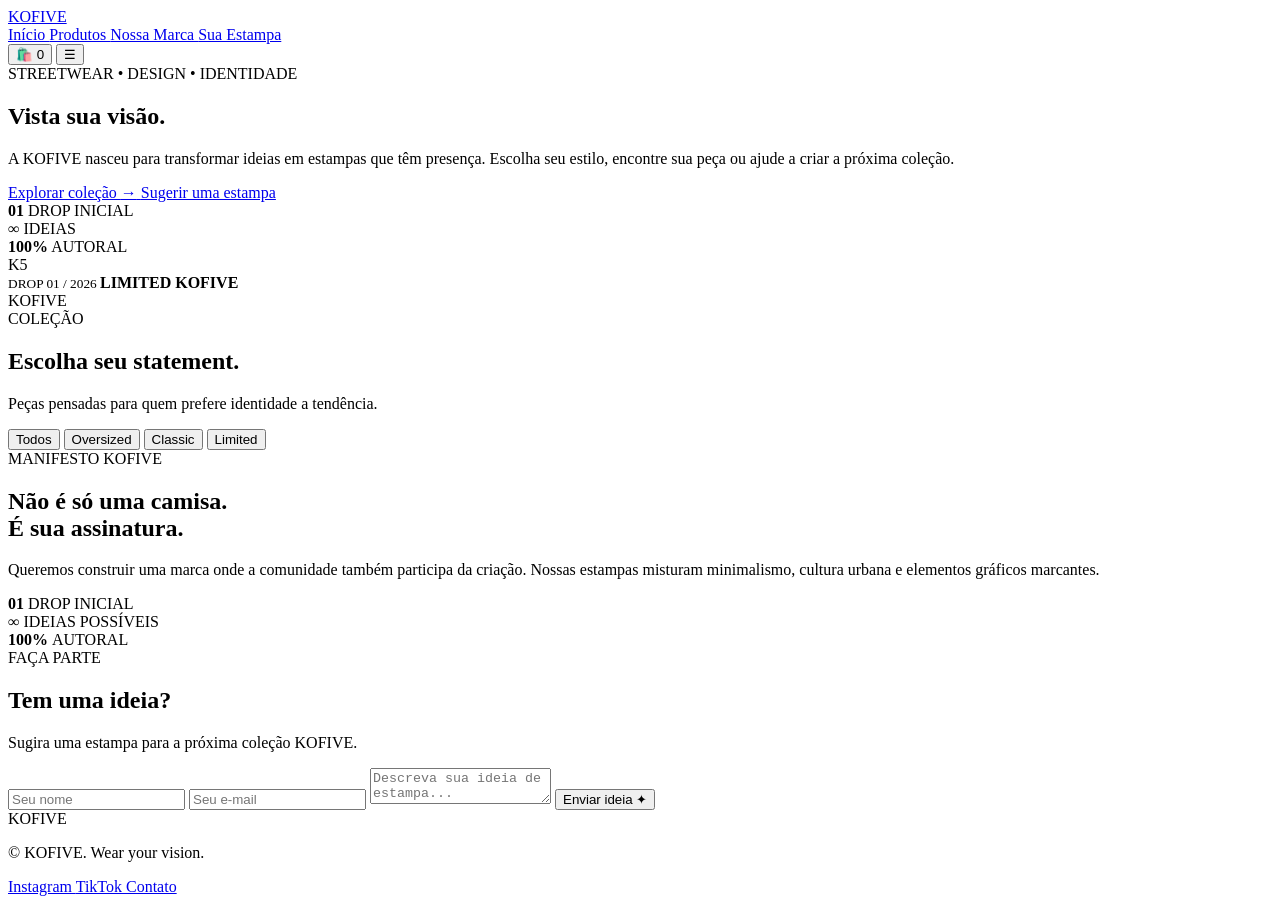
==== index.html @ cdbfca44 "Refactor index.html for KOFIVE branding and layout" ====
<!DOCTYPE html>
<html lang="pt-BR">
<head>
    <meta charset="UTF-8">

    <meta
        name="viewport"
        content="width=device-width, initial-scale=1.0"
    >

    <meta
        name="description"
        content="KOFIVE — Vista sua visão. Streetwear, estampas autorais e peças criadas para quem tem identidade."
    >

    <meta name="theme-color" content="#05070d">

    <title>KOFIVE — Wear Your Vision</title>

    <!-- Favicon opcional -->
    <!-- <link rel="icon" href="assets/favicon.png"> -->

    <!-- Google Fonts -->
    <link rel="preconnect" href="https://fonts.googleapis.com">
    <link rel="preconnect" href="https://fonts.gstatic.com" crossorigin>

    <link
        href="https://fonts.googleapis.com/css2?family=Inter:wght@400;500;600;700;800&family=Space+Grotesk:wght@500;600;700&display=swap"
        rel="stylesheet"
    >

    <!-- CSS -->
    <link rel="stylesheet" href="style.css">
</head>

<body>

    <!-- ============================= -->
    <!-- NAVBAR -->
    <!-- ============================= -->

    <header class="header">

        <nav class="navbar glass">

            <a href="#inicio" class="logo">
                KO<span>FIVE</span>
            </a>

            <div class="nav-links" id="navLinks">

                <a href="#inicio" class="nav-link active">
                    Início
                </a>

                <a href="#produtos" class="nav-link">
                    Produtos
                </a>

                <a href="#marca" class="nav-link">
                    Nossa Marca
                </a>

                <a href="#ideia" class="nav-link">
                    Sua Estampa
                </a>

            </div>

            <div class="nav-actions">

                <button
                    class="cart-button"
                    id="cartButton"
                    aria-label="Carrinho"
                >
                    🛍️

                    <span
                        class="cart-count"
                        id="cartCount"
                    >
                        0
                    </span>
                </button>

                <button
                    class="menu-button"
                    id="menuButton"
                    aria-label="Abrir menu"
                >
                    ☰
                </button>

            </div>

        </nav>

    </header>


    <main>

        <!-- ============================= -->
        <!-- HERO -->
        <!-- ============================= -->

        <section
            class="hero"
            id="inicio"
        >

            <div class="container hero-grid">

                <div class="hero-content">

                    <div class="eyebrow">

                        <span class="status-dot"></span>

                        STREETWEAR • DESIGN • IDENTIDADE

                    </div>

                    <h1>

                        Vista sua

                        <span>
                            visão.
                        </span>

                    </h1>

                    <p class="hero-description">

                        A KOFIVE nasceu para transformar ideias em
                        estampas que têm presença.

                        Escolha seu estilo, encontre sua peça
                        ou ajude a criar a próxima coleção.

                    </p>

                    <div class="hero-buttons">

                        <a
                            href="#produtos"
                            class="button button-primary"
                        >
                            Explorar coleção
                            <span>→</span>
                        </a>

                        <a
                            href="#ideia"
                            class="button button-secondary"
                        >
                            Sugerir uma estampa
                        </a>

                    </div>

                    <div class="hero-stats">

                        <div>
                            <strong>01</strong>
                            <span>DROP INICIAL</span>
                        </div>

                        <div>
                            <strong>∞</strong>
                            <span>IDEIAS</span>
                        </div>

                        <div>
                            <strong>100%</strong>
                            <span>AUTORAL</span>
                        </div>

                    </div>

                </div>


                <!-- HERO VISUAL -->

                <div class="hero-visual glass">

                    <div class="hero-glow"></div>

                    <div class="shirt-placeholder">

                        <div class="shirt-print">
                            K5
                        </div>

                    </div>

                    <div class="hero-label">

                        <small>
                            DROP 01 / 2026
                        </small>

                        <strong>
                            LIMITED KOFIVE
                        </strong>

                    </div>

                    <div class="hero-badge">
                        KOFIVE
                    </div>

                </div>

            </div>

        </section>


        <!-- ============================= -->
        <!-- PRODUTOS -->
        <!-- ============================= -->

        <section
            class="products-section"
            id="produtos"
        >

            <div class="container">

                <div class="section-header">

                    <div>

                        <span class="section-kicker">
                            COLEÇÃO
                        </span>

                        <h2>
                            Escolha seu
                            <span>statement.</span>
                        </h2>

                    </div>

                    <p>

                        Peças pensadas para quem prefere
                        identidade a tendência.

                    </p>

                </div>


                <!-- FILTROS -->

                <div
                    class="filters"
                    id="filters"
                >

                    <button
                        class="filter active"
                        data-filter="Todos"
                    >
                        Todos
                    </button>

                    <button
                        class="filter"
                        data-filter="Oversized"
                    >
                        Oversized
                    </button>

                    <button
                        class="filter"
                        data-filter="Classic"
                    >
                        Classic
                    </button>

                    <button
                        class="filter"
                        data-filter="Limited"
                    >
                        Limited
                    </button>

                </div>


                <!-- GRID -->

                <div
                    class="products-grid"
                    id="productsGrid"
                >
                </div>

            </div>

        </section>


        <!-- ============================= -->
        <!-- NOSSA MARCA -->
        <!-- ============================= -->

        <section
            class="brand-section"
            id="marca"
        >

            <div class="container">

                <div class="brand-panel glass">

                    <div class="brand-content">

                        <span class="section-kicker">
                            MANIFESTO KOFIVE
                        </span>

                        <h2>

                            Não é só uma camisa.

                            <br>

                            <span>
                                É sua assinatura.
                            </span>

                        </h2>

                        <p>

                            Queremos construir uma marca onde a
                            comunidade também participa da criação.

                            Nossas estampas misturam minimalismo,
                            cultura urbana e elementos gráficos
                            marcantes.

                        </p>

                        <div class="brand-stats">

                            <div class="brand-stat">

                                <strong>
                                    01
                                </strong>

                                <span>
                                    DROP INICIAL
                                </span>

                            </div>

                            <div class="brand-stat">

                                <strong>
                                    ∞
                                </strong>

                                <span>
                                    IDEIAS POSSÍVEIS
                                </span>

                            </div>

                            <div class="brand-stat">

                                <strong>
                                    100%
                                </strong>

                                <span>
                                    AUTORAL
                                </span>

                            </div>

                        </div>

                    </div>


                    <!-- SUGESTÃO -->

                    <div
                        class="idea-area"
                        id="ideia"
                    >

                        <span class="section-kicker">
                            FAÇA PARTE
                        </span>

                        <h2>
                            Tem uma ideia?
                        </h2>

                        <p>

                            Sugira uma estampa para a
                            próxima coleção KOFIVE.

                        </p>

                        <form
                            id="ideaForm"
                            class="idea-form"
                        >

                            <input
                                type="text"
                                id="ideaName"
                                class="input"
                                placeholder="Seu nome"
                                required
                            >

                            <input
                                type="email"
                                id="ideaEmail"
                                class="input"
                                placeholder="Seu e-mail"
                                required
                            >

                            <textarea
                                id="ideaText"
                                class="input textarea"
                                placeholder="Descreva sua ideia de estampa..."
                                required
                            ></textarea>

                            <button
                                type="submit"
                                class="button button-primary"
                            >
                                Enviar ideia ✦
                            </button>

                        </form>

                    </div>

                </div>

            </div>

        </section>

    </main>


    <!-- ============================= -->
    <!-- FOOTER -->
    <!-- ============================= -->

    <footer>

        <div class="container footer-content">

            <div class="footer-logo">
                KO<span>FIVE</span>
            </div>

            <p>
                © <span id="year"></span> KOFIVE.
                Wear your vision.
            </p>

            <div class="footer-socials">

                <a href="#" aria-label="Instagram">
                    Instagram
                </a>

                <a href="#" aria-label="TikTok">
                    TikTok
                </a>

                <a href="#" aria-label="Contato">
                    Contato
                </a>

            </div>

        </div>

    </footer>


    <!-- TOAST -->

    <div
        class="toast"
        id="toast"
    ></div>


    <!-- JAVASCRIPT -->

    <script src="script.js"></script>

</body>
</html>
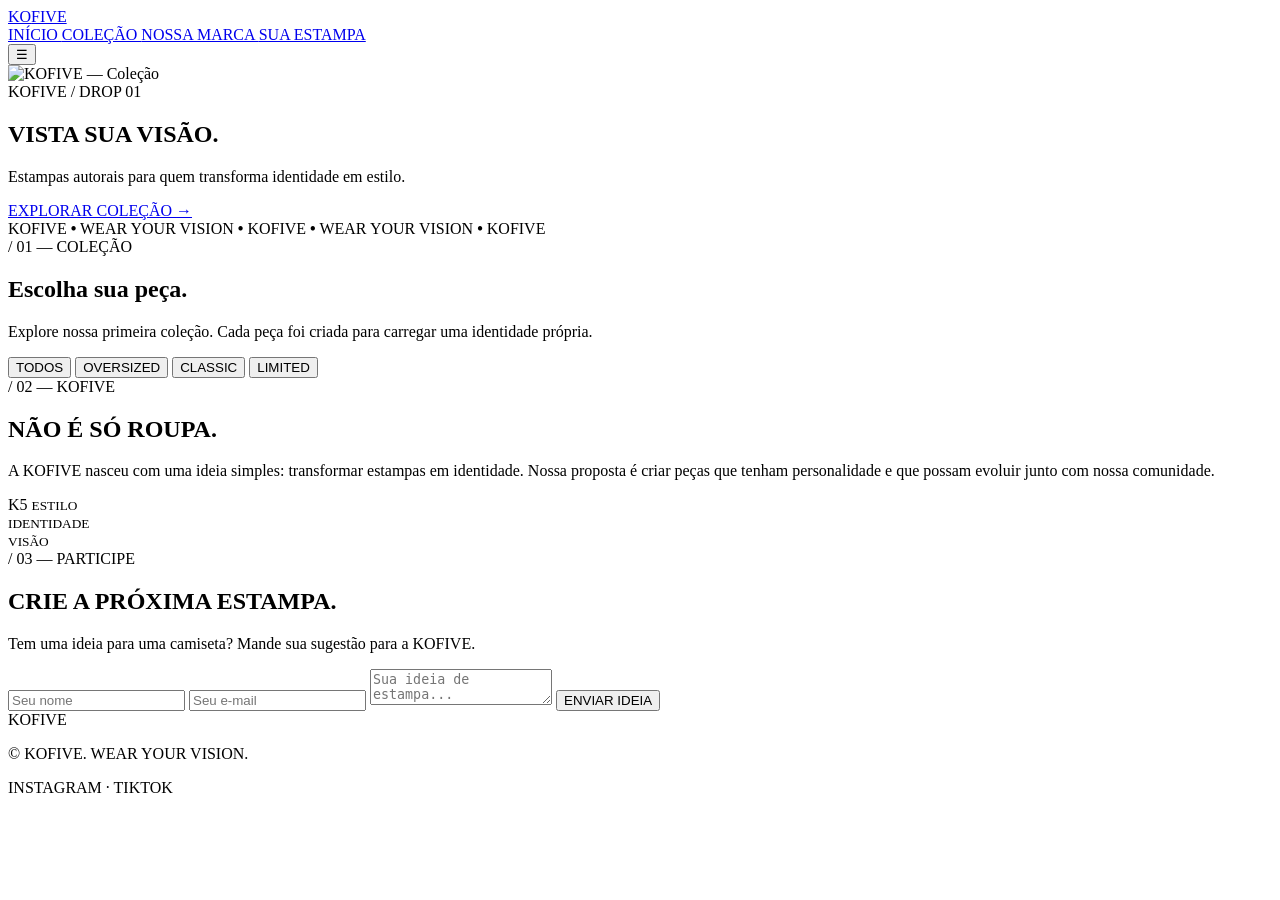
==== commit 3dd34fe2: "Update meta tags and restructure HTML layout" ====
--- a/index.html
+++ b/index.html
@@ -1,6 +1,8 @@
 <!DOCTYPE html>
 <html lang="pt-BR">
+
 <head>
+
     <meta charset="UTF-8">
 
     <meta
@@ -10,507 +12,443 @@
 
     <meta
         name="description"
-        content="KOFIVE — Vista sua visão. Streetwear, estampas autorais e peças criadas para quem tem identidade."
+        content="KOFIVE — Streetwear, identidade e estampas autorais."
     >
 
-    <meta name="theme-color" content="#05070d">
+    <meta name="theme-color" content="#050608">
 
     <title>KOFIVE — Wear Your Vision</title>
 
-    <!-- Favicon opcional -->
-    <!-- <link rel="icon" href="assets/favicon.png"> -->
-
-    <!-- Google Fonts -->
-    <link rel="preconnect" href="https://fonts.googleapis.com">
-    <link rel="preconnect" href="https://fonts.gstatic.com" crossorigin>
+    <link
+        rel="preconnect"
+        href="https://fonts.googleapis.com"
+    >
+
+    <link
+        rel="preconnect"
+        href="https://fonts.gstatic.com"
+        crossorigin
+    >
 
     <link
         href="https://fonts.googleapis.com/css2?family=Inter:wght@400;500;600;700;800&family=Space+Grotesk:wght@500;600;700&display=swap"
         rel="stylesheet"
     >
 
-    <!-- CSS -->
     <link rel="stylesheet" href="style.css">
+
 </head>
 
+
 <body>
 
-    <!-- ============================= -->
-    <!-- NAVBAR -->
-    <!-- ============================= -->
-
-    <header class="header">
+
+<!-- ==========================================
+     HEADER
+========================================== -->
+
+<header class="header">
+
+    <div class="container">
 
         <nav class="navbar glass">
 
-            <a href="#inicio" class="logo">
+            <a
+                href="index.html"
+                class="logo"
+            >
                 KO<span>FIVE</span>
             </a>
 
-            <div class="nav-links" id="navLinks">
-
-                <a href="#inicio" class="nav-link active">
-                    Início
+
+            <div
+                class="nav-links"
+                id="navLinks"
+            >
+
+                <a
+                    href="#inicio"
+                    class="active"
+                >
+                    INÍCIO
                 </a>
 
-                <a href="#produtos" class="nav-link">
-                    Produtos
+                <a href="#colecao">
+                    COLEÇÃO
                 </a>
 
-                <a href="#marca" class="nav-link">
-                    Nossa Marca
+                <a href="#marca">
+                    NOSSA MARCA
                 </a>
 
-                <a href="#ideia" class="nav-link">
-                    Sua Estampa
+                <a href="#ideia">
+                    SUA ESTAMPA
                 </a>
 
             </div>
 
-            <div class="nav-actions">
+
+            <button
+                class="menu-button"
+                id="menuButton"
+            >
+                ☰
+            </button>
+
+        </nav>
+
+    </div>
+
+</header>
+
+
+
+<main>
+
+
+<!-- ==========================================
+     HERO
+========================================== -->
+
+<section
+    class="hero"
+    id="inicio"
+>
+
+    <div class="container">
+
+        <div class="hero-box glass">
+
+            <!-- IMAGEM PRINCIPAL
+                 TROQUE PELO SEU LINK DO IMGUR -->
+
+            <img
+                class="hero-image"
+                src="https://i.imgur.com/SEU-HERO.png"
+                alt="KOFIVE — Coleção"
+            >
+
+
+            <div class="hero-overlay"></div>
+
+
+            <div class="hero-content">
+
+                <span class="hero-label">
+                    KOFIVE / DROP 01
+                </span>
+
+                <h1>
+                    VISTA SUA
+                    <span>VISÃO.</span>
+                </h1>
+
+                <p>
+                    Estampas autorais para quem
+                    transforma identidade em estilo.
+                </p>
+
+                <a
+                    href="#colecao"
+                    class="button button-primary"
+                >
+                    EXPLORAR COLEÇÃO
+                    <span>→</span>
+                </a>
+
+            </div>
+
+
+            <div class="hero-navigation">
+
+                <span class="hero-dot active"></span>
+                <span class="hero-dot"></span>
+                <span class="hero-dot"></span>
+
+            </div>
+
+        </div>
+
+    </div>
+
+</section>
+
+
+
+<!-- ==========================================
+     MARQUEE
+========================================== -->
+
+<div class="marquee">
+
+    <div class="marquee-track">
+
+        <span>KOFIVE</span>
+        <b>•</b>
+        <span>WEAR YOUR VISION</span>
+        <b>•</b>
+        <span>KOFIVE</span>
+        <b>•</b>
+        <span>WEAR YOUR VISION</span>
+        <b>•</b>
+        <span>KOFIVE</span>
+
+    </div>
+
+</div>
+
+
+
+<!-- ==========================================
+     COLEÇÃO
+========================================== -->
+
+<section
+    class="collection"
+    id="colecao"
+>
+
+    <div class="container">
+
+
+        <div class="section-header">
+
+            <div>
+
+                <span class="section-tag">
+                    / 01 — COLEÇÃO
+                </span>
+
+                <h2>
+                    Escolha sua
+                    <span>peça.</span>
+                </h2>
+
+            </div>
+
+
+            <p>
+                Explore nossa primeira coleção.
+                Cada peça foi criada para carregar
+                uma identidade própria.
+            </p>
+
+        </div>
+
+
+
+        <!-- FILTROS -->
+
+        <div class="filters">
+
+            <button
+                class="filter active"
+                data-filter="Todos"
+            >
+                TODOS
+            </button>
+
+            <button
+                class="filter"
+                data-filter="Oversized"
+            >
+                OVERSIZED
+            </button>
+
+            <button
+                class="filter"
+                data-filter="Classic"
+            >
+                CLASSIC
+            </button>
+
+            <button
+                class="filter"
+                data-filter="Limited"
+            >
+                LIMITED
+            </button>
+
+        </div>
+
+
+
+        <!-- PRODUTOS -->
+
+        <div
+            class="products-grid"
+            id="productsGrid"
+        ></div>
+
+
+    </div>
+
+</section>
+
+
+
+<!-- ==========================================
+     MARCA
+========================================== -->
+
+<section
+    class="about"
+    id="marca"
+>
+
+    <div class="container">
+
+        <div class="about-grid glass">
+
+            <div>
+
+                <span class="section-tag">
+                    / 02 — KOFIVE
+                </span>
+
+                <h2>
+                    NÃO É SÓ
+                    <span>ROUPA.</span>
+                </h2>
+
+                <p>
+                    A KOFIVE nasceu com uma ideia simples:
+                    transformar estampas em identidade.
+
+                    Nossa proposta é criar peças que
+                    tenham personalidade e que possam
+                    evoluir junto com nossa comunidade.
+                </p>
+
+            </div>
+
+
+            <div class="about-number">
+
+                <span>K5</span>
+
+                <small>
+                    ESTILO<br>
+                    IDENTIDADE<br>
+                    VISÃO
+                </small>
+
+            </div>
+
+        </div>
+
+    </div>
+
+</section>
+
+
+
+<!-- ==========================================
+     SUA ESTAMPA
+========================================== -->
+
+<section
+    class="idea"
+    id="ideia"
+>
+
+    <div class="container">
+
+        <div class="idea-box glass">
+
+            <span class="section-tag">
+                / 03 — PARTICIPE
+            </span>
+
+            <h2>
+                CRIE A PRÓXIMA
+                <span>ESTAMPA.</span>
+            </h2>
+
+            <p>
+                Tem uma ideia para uma camiseta?
+                Mande sua sugestão para a KOFIVE.
+            </p>
+
+
+            <form id="ideaForm">
+
+                <input
+                    type="text"
+                    id="ideaName"
+                    placeholder="Seu nome"
+                    required
+                >
+
+                <input
+                    type="email"
+                    id="ideaEmail"
+                    placeholder="Seu e-mail"
+                    required
+                >
+
+                <textarea
+                    id="ideaText"
+                    placeholder="Sua ideia de estampa..."
+                    required
+                ></textarea>
 
                 <button
-                    class="cart-button"
-                    id="cartButton"
-                    aria-label="Carrinho"
+                    class="button button-primary"
+                    type="submit"
                 >
-                    🛍️
-
-                    <span
-                        class="cart-count"
-                        id="cartCount"
-                    >
-                        0
-                    </span>
+                    ENVIAR IDEIA
                 </button>
 
-                <button
-                    class="menu-button"
-                    id="menuButton"
-                    aria-label="Abrir menu"
-                >
-                    ☰
-                </button>
-
-            </div>
-
-        </nav>
-
-    </header>
-
-
-    <main>
-
-        <!-- ============================= -->
-        <!-- HERO -->
-        <!-- ============================= -->
-
-        <section
-            class="hero"
-            id="inicio"
-        >
-
-            <div class="container hero-grid">
-
-                <div class="hero-content">
-
-                    <div class="eyebrow">
-
-                        <span class="status-dot"></span>
-
-                        STREETWEAR • DESIGN • IDENTIDADE
-
-                    </div>
-
-                    <h1>
-
-                        Vista sua
-
-                        <span>
-                            visão.
-                        </span>
-
-                    </h1>
-
-                    <p class="hero-description">
-
-                        A KOFIVE nasceu para transformar ideias em
-                        estampas que têm presença.
-
-                        Escolha seu estilo, encontre sua peça
-                        ou ajude a criar a próxima coleção.
-
-                    </p>
-
-                    <div class="hero-buttons">
-
-                        <a
-                            href="#produtos"
-                            class="button button-primary"
-                        >
-                            Explorar coleção
-                            <span>→</span>
-                        </a>
-
-                        <a
-                            href="#ideia"
-                            class="button button-secondary"
-                        >
-                            Sugerir uma estampa
-                        </a>
-
-                    </div>
-
-                    <div class="hero-stats">
-
-                        <div>
-                            <strong>01</strong>
-                            <span>DROP INICIAL</span>
-                        </div>
-
-                        <div>
-                            <strong>∞</strong>
-                            <span>IDEIAS</span>
-                        </div>
-
-                        <div>
-                            <strong>100%</strong>
-                            <span>AUTORAL</span>
-                        </div>
-
-                    </div>
-
-                </div>
-
-
-                <!-- HERO VISUAL -->
-
-                <div class="hero-visual glass">
-
-                    <div class="hero-glow"></div>
-
-                    <div class="shirt-placeholder">
-
-                        <div class="shirt-print">
-                            K5
-                        </div>
-
-                    </div>
-
-                    <div class="hero-label">
-
-                        <small>
-                            DROP 01 / 2026
-                        </small>
-
-                        <strong>
-                            LIMITED KOFIVE
-                        </strong>
-
-                    </div>
-
-                    <div class="hero-badge">
-                        KOFIVE
-                    </div>
-
-                </div>
-
-            </div>
-
-        </section>
-
-
-        <!-- ============================= -->
-        <!-- PRODUTOS -->
-        <!-- ============================= -->
-
-        <section
-            class="products-section"
-            id="produtos"
-        >
-
-            <div class="container">
-
-                <div class="section-header">
-
-                    <div>
-
-                        <span class="section-kicker">
-                            COLEÇÃO
-                        </span>
-
-                        <h2>
-                            Escolha seu
-                            <span>statement.</span>
-                        </h2>
-
-                    </div>
-
-                    <p>
-
-                        Peças pensadas para quem prefere
-                        identidade a tendência.
-
-                    </p>
-
-                </div>
-
-
-                <!-- FILTROS -->
-
-                <div
-                    class="filters"
-                    id="filters"
-                >
-
-                    <button
-                        class="filter active"
-                        data-filter="Todos"
-                    >
-                        Todos
-                    </button>
-
-                    <button
-                        class="filter"
-                        data-filter="Oversized"
-                    >
-                        Oversized
-                    </button>
-
-                    <button
-                        class="filter"
-                        data-filter="Classic"
-                    >
-                        Classic
-                    </button>
-
-                    <button
-                        class="filter"
-                        data-filter="Limited"
-                    >
-                        Limited
-                    </button>
-
-                </div>
-
-
-                <!-- GRID -->
-
-                <div
-                    class="products-grid"
-                    id="productsGrid"
-                >
-                </div>
-
-            </div>
-
-        </section>
-
-
-        <!-- ============================= -->
-        <!-- NOSSA MARCA -->
-        <!-- ============================= -->
-
-        <section
-            class="brand-section"
-            id="marca"
-        >
-
-            <div class="container">
-
-                <div class="brand-panel glass">
-
-                    <div class="brand-content">
-
-                        <span class="section-kicker">
-                            MANIFESTO KOFIVE
-                        </span>
-
-                        <h2>
-
-                            Não é só uma camisa.
-
-                            <br>
-
-                            <span>
-                                É sua assinatura.
-                            </span>
-
-                        </h2>
-
-                        <p>
-
-                            Queremos construir uma marca onde a
-                            comunidade também participa da criação.
-
-                            Nossas estampas misturam minimalismo,
-                            cultura urbana e elementos gráficos
-                            marcantes.
-
-                        </p>
-
-                        <div class="brand-stats">
-
-                            <div class="brand-stat">
-
-                                <strong>
-                                    01
-                                </strong>
-
-                                <span>
-                                    DROP INICIAL
-                                </span>
-
-                            </div>
-
-                            <div class="brand-stat">
-
-                                <strong>
-                                    ∞
-                                </strong>
-
-                                <span>
-                                    IDEIAS POSSÍVEIS
-                                </span>
-
-                            </div>
-
-                            <div class="brand-stat">
-
-                                <strong>
-                                    100%
-                                </strong>
-
-                                <span>
-                                    AUTORAL
-                                </span>
-
-                            </div>
-
-                        </div>
-
-                    </div>
-
-
-                    <!-- SUGESTÃO -->
-
-                    <div
-                        class="idea-area"
-                        id="ideia"
-                    >
-
-                        <span class="section-kicker">
-                            FAÇA PARTE
-                        </span>
-
-                        <h2>
-                            Tem uma ideia?
-                        </h2>
-
-                        <p>
-
-                            Sugira uma estampa para a
-                            próxima coleção KOFIVE.
-
-                        </p>
-
-                        <form
-                            id="ideaForm"
-                            class="idea-form"
-                        >
-
-                            <input
-                                type="text"
-                                id="ideaName"
-                                class="input"
-                                placeholder="Seu nome"
-                                required
-                            >
-
-                            <input
-                                type="email"
-                                id="ideaEmail"
-                                class="input"
-                                placeholder="Seu e-mail"
-                                required
-                            >
-
-                            <textarea
-                                id="ideaText"
-                                class="input textarea"
-                                placeholder="Descreva sua ideia de estampa..."
-                                required
-                            ></textarea>
-
-                            <button
-                                type="submit"
-                                class="button button-primary"
-                            >
-                                Enviar ideia ✦
-                            </button>
-
-                        </form>
-
-                    </div>
-
-                </div>
-
-            </div>
-
-        </section>
-
-    </main>
-
-
-    <!-- ============================= -->
-    <!-- FOOTER -->
-    <!-- ============================= -->
-
-    <footer>
-
-        <div class="container footer-content">
-
-            <div class="footer-logo">
-                KO<span>FIVE</span>
-            </div>
-
-            <p>
-                © <span id="year"></span> KOFIVE.
-                Wear your vision.
-            </p>
-
-            <div class="footer-socials">
-
-                <a href="#" aria-label="Instagram">
-                    Instagram
-                </a>
-
-                <a href="#" aria-label="TikTok">
-                    TikTok
-                </a>
-
-                <a href="#" aria-label="Contato">
-                    Contato
-                </a>
-
-            </div>
-
-        </div>
-
-    </footer>
-
-
-    <!-- TOAST -->
-
-    <div
-        class="toast"
-        id="toast"
-    ></div>
-
-
-    <!-- JAVASCRIPT -->
-
-    <script src="script.js"></script>
+            </form>
+
+        </div>
+
+    </div>
+
+</section>
+
+
+</main>
+
+
+
+<!-- ==========================================
+     FOOTER
+========================================== -->
+
+<footer>
+
+    <div class="container footer">
+
+        <div class="logo">
+            KO<span>FIVE</span>
+        </div>
+
+        <p>
+            © <span id="year"></span> KOFIVE.
+            WEAR YOUR VISION.
+        </p>
+
+        <div>
+            INSTAGRAM · TIKTOK
+        </div>
+
+    </div>
+
+</footer>
+
+
+
+<div
+    class="toast"
+    id="toast"
+></div>
+
+
+
+<script src="script.js"></script>
 
 </body>
+
 </html>
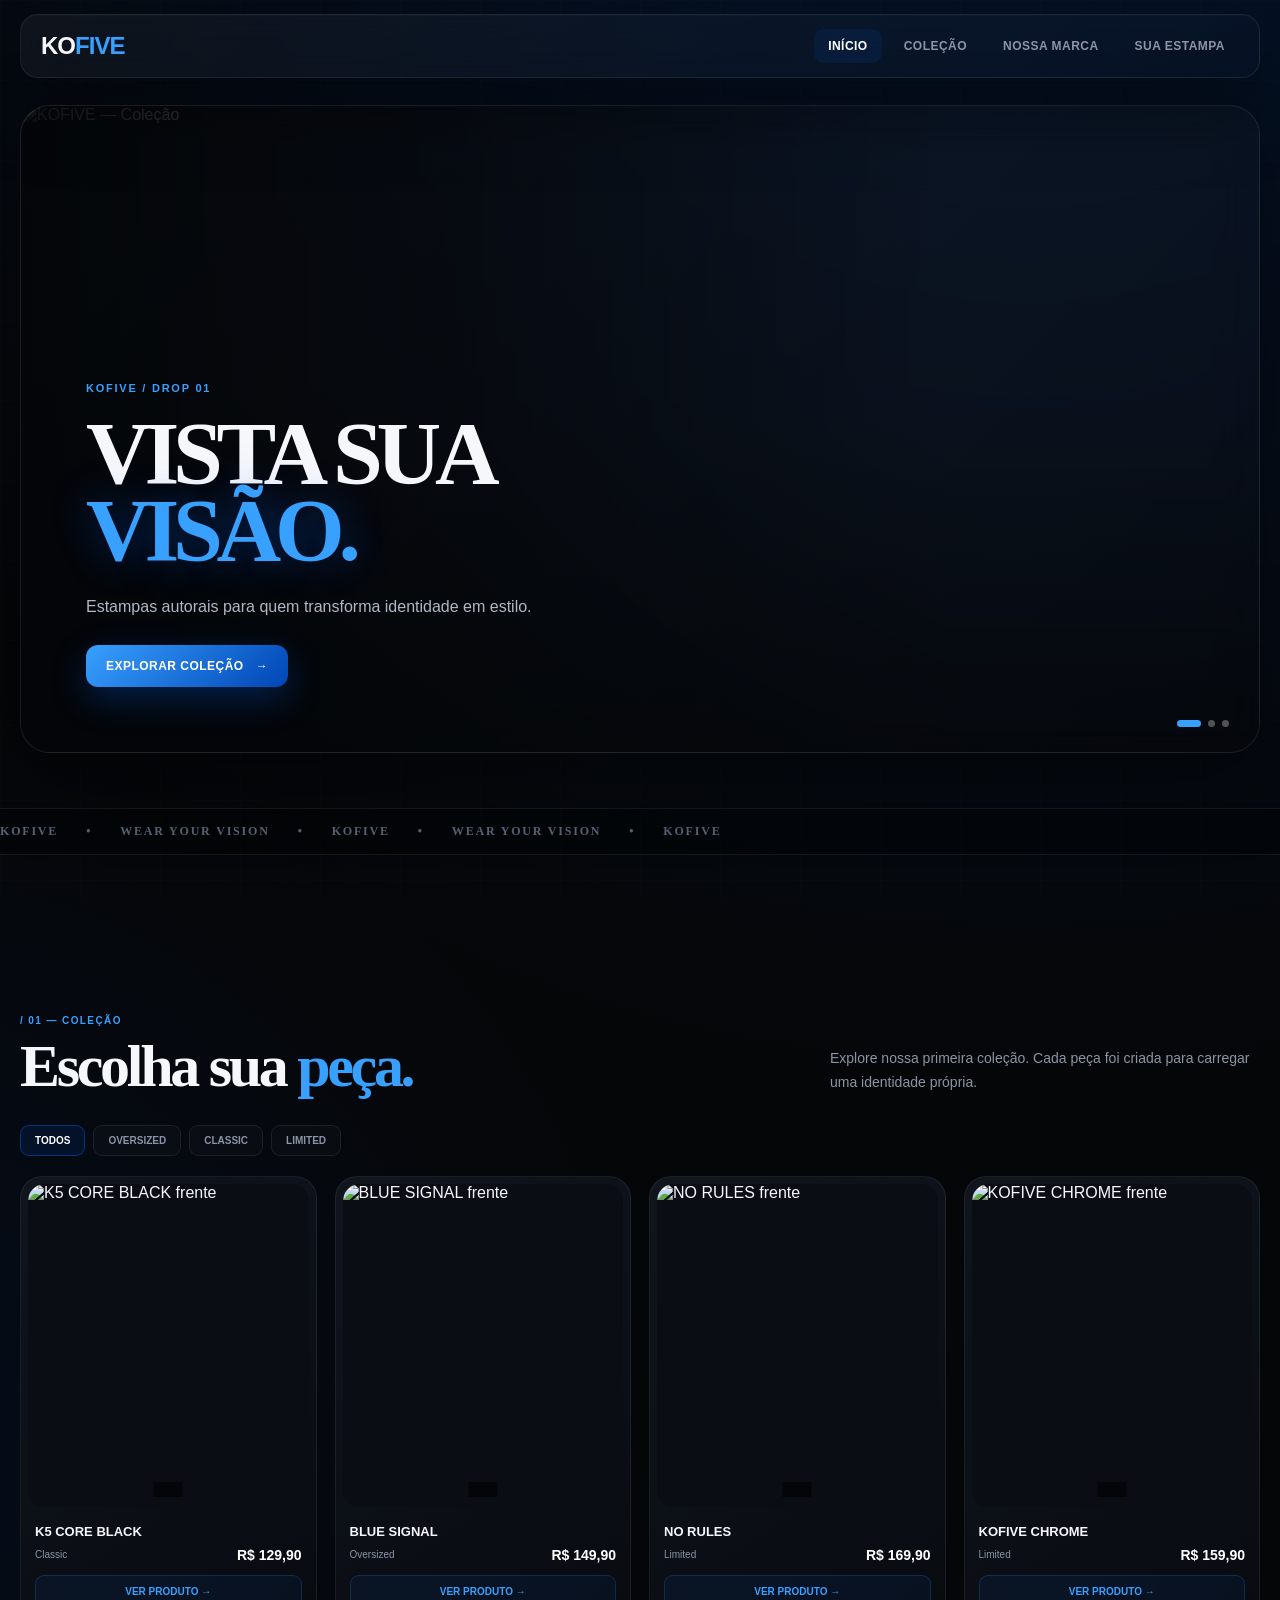
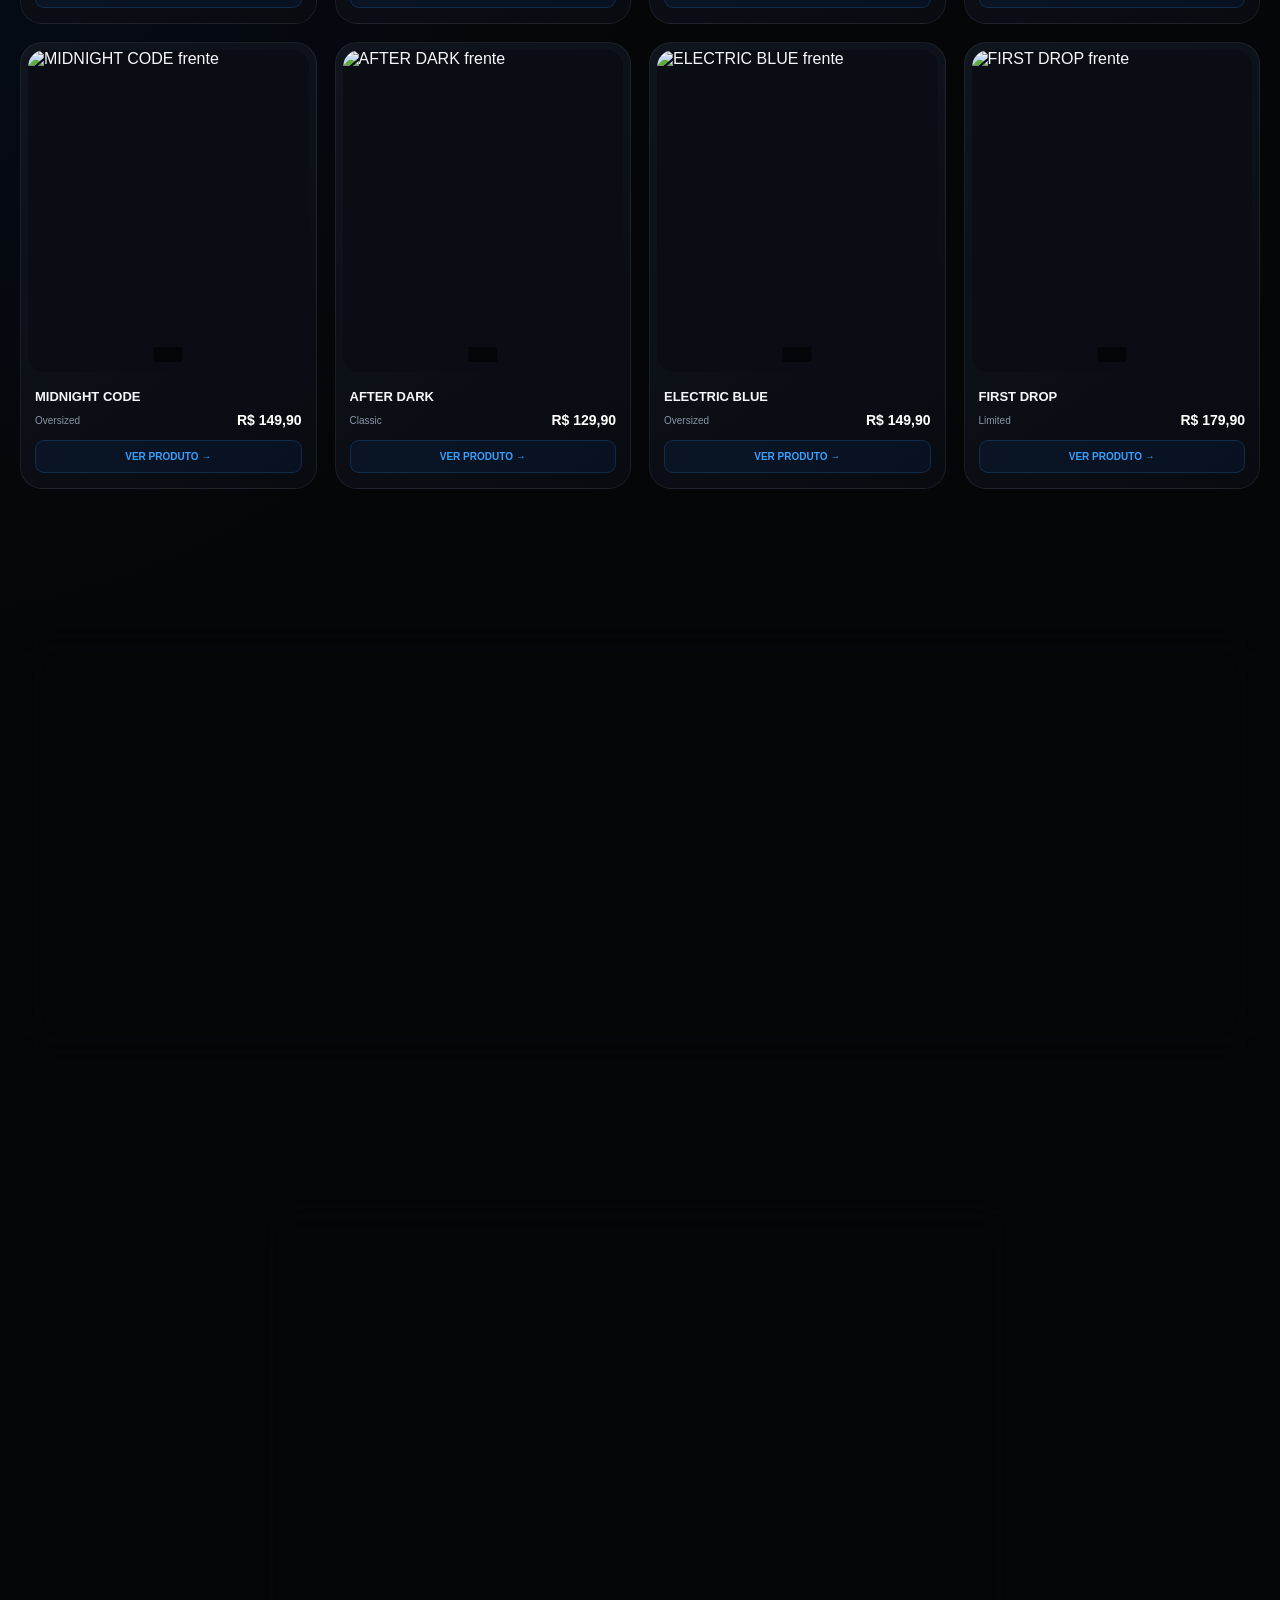
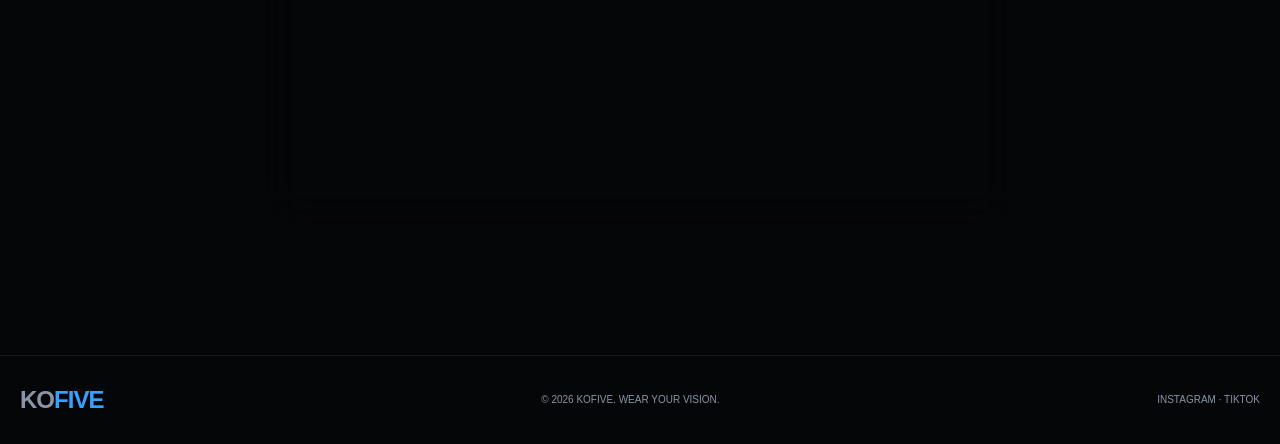
==== commit 47c55e75: "Update index.html" ====
--- a/index.html
+++ b/index.html
@@ -124,7 +124,7 @@
 
             <img
                 class="hero-image"
-                src="https://i.imgur.com/SEU-HERO.png"
+                src="https://imgur.com/DYJUBeb.png"
                 alt="KOFIVE — Coleção"
             >
 
--- a/style.css
+++ b/style.css
@@ -0,0 +1,1758 @@
+/* ==========================================
+   KOFIVE
+   STYLE.CSS
+========================================== */
+
+
+:root {
+
+    --black: #050608;
+    --black-2: #080b10;
+    --black-3: #0d1118;
+    --black-4: #111722;
+
+    --blue: #0066ff;
+    --blue-light: #38a0ff;
+    --blue-dark: #0045b5;
+
+    --white: #f5f7fb;
+    --gray: #8b95a7;
+    --gray-2: #606a7a;
+
+    --border:
+        rgba(255,255,255,.08);
+
+    --glass:
+        rgba(10,14,22,.72);
+
+    --max: 1240px;
+}
+
+
+/* ==========================================
+   RESET
+========================================== */
+
+* {
+    margin: 0;
+    padding: 0;
+    box-sizing: border-box;
+}
+
+
+html {
+    scroll-behavior: smooth;
+}
+
+
+body {
+
+    background:
+
+        radial-gradient(
+            circle at 80% -10%,
+            rgba(0,102,255,.16),
+            transparent 35%
+        ),
+
+        radial-gradient(
+            circle at -10% 40%,
+            rgba(0,72,180,.10),
+            transparent 30%
+        ),
+
+        var(--black);
+
+    color: var(--white);
+
+    font-family:
+        "Inter",
+        sans-serif;
+
+    overflow-x: hidden;
+}
+
+
+body::before {
+
+    content: "";
+
+    position: fixed;
+
+    inset: 0;
+
+    pointer-events: none;
+
+    background-image:
+
+        linear-gradient(
+            rgba(255,255,255,.012) 1px,
+            transparent 1px
+        ),
+
+        linear-gradient(
+            90deg,
+            rgba(255,255,255,.012) 1px,
+            transparent 1px
+        );
+
+    background-size: 80px 80px;
+
+    z-index: -1;
+}
+
+
+img {
+    max-width: 100%;
+}
+
+
+a {
+    color: inherit;
+    text-decoration: none;
+}
+
+
+button,
+input,
+textarea {
+    font-family: inherit;
+}
+
+
+.container {
+
+    width:
+        min(
+            calc(100% - 40px),
+            var(--max)
+        );
+
+    margin: auto;
+}
+
+
+/* ==========================================
+   GLASS
+========================================== */
+
+.glass {
+
+    background:
+        linear-gradient(
+            135deg,
+            rgba(255,255,255,.045),
+            rgba(255,255,255,.012)
+        );
+
+    border:
+        1px solid
+        var(--border);
+
+    box-shadow:
+
+        0 25px 80px
+        rgba(0,0,0,.45),
+
+        inset 0 1px
+        rgba(255,255,255,.025);
+
+    backdrop-filter:
+        blur(20px);
+
+    -webkit-backdrop-filter:
+        blur(20px);
+}
+
+
+/* ==========================================
+   HEADER
+========================================== */
+
+.header {
+
+    position: fixed;
+
+    top: 0;
+    left: 0;
+    right: 0;
+
+    z-index: 999;
+
+    padding: 14px 0;
+}
+
+
+.navbar {
+
+    height: 64px;
+
+    border-radius: 18px;
+
+    padding:
+        0 20px;
+
+    display: flex;
+
+    align-items: center;
+
+    justify-content: space-between;
+}
+
+
+.logo {
+
+    font-family:
+        "Space Grotesk",
+        sans-serif;
+
+    font-size: 24px;
+
+    font-weight: 700;
+
+    letter-spacing:
+        -.04em;
+}
+
+
+.logo span {
+    color: var(--blue-light);
+}
+
+
+.nav-links {
+
+    display: flex;
+
+    gap: 8px;
+}
+
+
+.nav-links a {
+
+    color:
+        var(--gray);
+
+    font-size: 12px;
+
+    font-weight: 600;
+
+    letter-spacing:
+        .04em;
+
+    padding:
+        10px 14px;
+
+    border-radius: 10px;
+
+    transition: .25s;
+}
+
+
+.nav-links a:hover,
+.nav-links a.active {
+
+    color: white;
+
+    background:
+        rgba(0,102,255,.09);
+}
+
+
+.menu-button {
+
+    display: none;
+
+    border: 0;
+
+    background: transparent;
+
+    color: white;
+
+    font-size: 23px;
+}
+
+
+/* ==========================================
+   HERO
+========================================== */
+
+.hero {
+
+    padding-top: 105px;
+
+    padding-bottom: 35px;
+}
+
+
+.hero-box {
+
+    position: relative;
+
+    height:
+        min(650px, 72vh);
+
+    min-height: 520px;
+
+    overflow: hidden;
+
+    border-radius: 30px;
+}
+
+
+.hero-image {
+
+    position: absolute;
+
+    inset: 0;
+
+    width: 100%;
+    height: 100%;
+
+    object-fit: cover;
+
+    object-position: center;
+
+    opacity: .85;
+
+    transition:
+        transform 1s ease;
+}
+
+
+.hero-box:hover
+.hero-image {
+
+    transform:
+        scale(1.025);
+}
+
+
+.hero-overlay {
+
+    position: absolute;
+
+    inset: 0;
+
+    background:
+
+        linear-gradient(
+            90deg,
+            rgba(3,5,8,.92) 0%,
+            rgba(3,5,8,.62) 35%,
+            rgba(3,5,8,.08) 75%
+        ),
+
+        linear-gradient(
+            0deg,
+            rgba(3,5,8,.55),
+            transparent 50%
+        );
+}
+
+
+.hero-content {
+
+    position: absolute;
+
+    left: 65px;
+
+    bottom: 65px;
+
+    max-width: 600px;
+}
+
+
+.hero-label {
+
+    display: inline-block;
+
+    margin-bottom: 20px;
+
+    color:
+        var(--blue-light);
+
+    font-size: 11px;
+
+    font-weight: 700;
+
+    letter-spacing:
+        .16em;
+}
+
+
+.hero h1 {
+
+    font-family:
+        "Space Grotesk";
+
+    font-size:
+        clamp(55px, 7vw, 92px);
+
+    line-height:
+        .86;
+
+    letter-spacing:
+        -.07em;
+}
+
+
+.hero h1 span {
+
+    display: block;
+
+    color:
+        var(--blue-light);
+
+    text-shadow:
+        0 0 40px
+        rgba(0,102,255,.4);
+}
+
+
+.hero p {
+
+    margin:
+        25px 0;
+
+    max-width: 470px;
+
+    color:
+        #b0b8c6;
+
+    line-height:
+        1.7;
+}
+
+
+.button {
+
+    display: inline-flex;
+
+    align-items: center;
+
+    justify-content: center;
+
+    gap: 12px;
+
+    border: 0;
+
+    padding:
+        14px 20px;
+
+    border-radius: 12px;
+
+    font-size: 12px;
+
+    font-weight: 800;
+
+    letter-spacing:
+        .04em;
+
+    transition: .25s;
+}
+
+
+.button-primary {
+
+    color: white;
+
+    background:
+        linear-gradient(
+            135deg,
+            var(--blue-light),
+            var(--blue-dark)
+        );
+
+    box-shadow:
+        0 12px 35px
+        rgba(0,102,255,.28);
+}
+
+
+.button-primary:hover {
+
+    transform:
+        translateY(-3px);
+
+    box-shadow:
+        0 17px 45px
+        rgba(0,102,255,.4);
+}
+
+
+.hero-navigation {
+
+    position: absolute;
+
+    bottom: 25px;
+
+    right: 30px;
+
+    display: flex;
+
+    gap: 7px;
+}
+
+
+.hero-dot {
+
+    width: 7px;
+    height: 7px;
+
+    border-radius: 50%;
+
+    background:
+        rgba(255,255,255,.3);
+}
+
+
+.hero-dot.active {
+
+    width: 24px;
+
+    border-radius: 10px;
+
+    background:
+        var(--blue-light);
+}
+
+
+/* ==========================================
+   MARQUEE
+========================================== */
+
+.marquee {
+
+    overflow: hidden;
+
+    border-top:
+        1px solid var(--border);
+
+    border-bottom:
+        1px solid var(--border);
+
+    background:
+        rgba(0,0,0,.25);
+
+    padding:
+        15px 0;
+
+    margin:
+        20px 0 90px;
+}
+
+
+.marquee-track {
+
+    width: max-content;
+
+    display: flex;
+
+    gap: 28px;
+
+    color:
+        #596477;
+
+    font-family:
+        "Space Grotesk";
+
+    font-size: 12px;
+
+    font-weight: 700;
+
+    letter-spacing:
+        .15em;
+}
+
+
+/* ==========================================
+   SECTION
+========================================== */
+
+.collection,
+.about,
+.idea {
+
+    padding:
+        70px 0;
+}
+
+
+.section-header {
+
+    display: flex;
+
+    align-items: end;
+
+    justify-content: space-between;
+
+    gap: 30px;
+
+    margin-bottom: 30px;
+}
+
+
+.section-tag {
+
+    display: block;
+
+    margin-bottom: 12px;
+
+    color:
+        var(--blue-light);
+
+    font-size: 10px;
+
+    font-weight: 800;
+
+    letter-spacing:
+        .14em;
+}
+
+
+.section-header h2,
+.about h2,
+.idea h2 {
+
+    font-family:
+        "Space Grotesk";
+
+    font-size:
+        clamp(38px,5vw,60px);
+
+    line-height:
+        .95;
+
+    letter-spacing:
+        -.055em;
+}
+
+
+.section-header h2 span,
+.about h2 span,
+.idea h2 span {
+
+    color:
+        var(--blue-light);
+}
+
+
+.section-header p {
+
+    max-width: 430px;
+
+    color:
+        var(--gray);
+
+    font-size: 14px;
+
+    line-height:
+        1.7;
+}
+
+
+/* ==========================================
+   FILTROS
+========================================== */
+
+.filters {
+
+    display: flex;
+
+    gap: 8px;
+
+    margin-bottom: 20px;
+}
+
+
+.filter {
+
+    padding:
+        9px 14px;
+
+    border-radius: 9px;
+
+    border:
+        1px solid var(--border);
+
+    background:
+        rgba(255,255,255,.02);
+
+    color:
+        var(--gray);
+
+    font-size: 10px;
+
+    font-weight: 700;
+
+    transition: .2s;
+}
+
+
+.filter:hover,
+.filter.active {
+
+    color: white;
+
+    border-color:
+        rgba(0,102,255,.4);
+
+    background:
+        rgba(0,102,255,.10);
+}
+
+
+/* ==========================================
+   PRODUTOS
+========================================== */
+
+.products-grid {
+
+    display: grid;
+
+    grid-template-columns:
+        repeat(4, 1fr);
+
+    gap: 18px;
+}
+
+
+/* CARD */
+
+.product-card {
+
+    position: relative;
+
+    overflow: hidden;
+
+    border-radius: 22px;
+
+    background:
+        linear-gradient(
+            145deg,
+            #10151e,
+            #080b10
+        );
+
+    border:
+        1px solid
+        rgba(255,255,255,.07);
+
+    transition:
+        transform .35s ease,
+        border-color .35s ease,
+        box-shadow .35s ease;
+
+    cursor: pointer;
+}
+
+
+.product-card:hover {
+
+    transform:
+        translateY(-6px);
+
+    border-color:
+        rgba(56,160,255,.35);
+
+    box-shadow:
+        0 20px 50px
+        rgba(0,0,0,.4),
+
+        0 0 25px
+        rgba(0,102,255,.07);
+}
+
+
+/* ==========================================
+   PRODUTO — IMAGENS
+========================================== */
+
+.product-images {
+
+    position: relative;
+
+    aspect-ratio:
+        1 / 1.15;
+
+    overflow: hidden;
+
+    margin: 7px;
+
+    border-radius: 17px;
+
+    background:
+        #0a0d13;
+}
+
+
+.product-images img {
+
+    position: absolute;
+
+    inset: 0;
+
+    width: 100%;
+    height: 100%;
+
+    object-fit: cover;
+
+    transition:
+        opacity .5s ease,
+        transform .7s ease;
+}
+
+
+.product-front {
+
+    opacity: 1;
+}
+
+
+.product-back {
+
+    opacity: 0;
+}
+
+
+.product-card:hover
+.product-front {
+
+    opacity: 0;
+}
+
+
+.product-card:hover
+.product-back {
+
+    opacity: 1;
+}
+
+
+.product-card:hover
+.product-images img {
+
+    transform:
+        scale(1.035);
+}
+
+
+/* INDICADOR */
+
+.image-indicator {
+
+    position: absolute;
+
+    bottom: 10px;
+
+    left: 50%;
+
+    transform:
+        translateX(-50%);
+
+    display: flex;
+
+    gap: 5px;
+
+    padding: 5px 7px;
+
+    border-radius: 20px;
+
+    background:
+        rgba(0,0,0,.55);
+
+    backdrop-filter:
+        blur(10px);
+}
+
+
+.image-indicator span {
+
+    width: 5px;
+    height: 5px;
+
+    border-radius: 50%;
+
+    background:
+        rgba(255,255,255,.35);
+}
+
+
+.image-indicator span:first-child {
+
+    background:
+        var(--blue-light);
+}
+
+
+/* ==========================================
+   PRODUTO INFO
+========================================== */
+
+.product-info {
+
+    padding:
+        10px 14px 15px;
+}
+
+
+.product-name {
+
+    font-size: 13px;
+
+    font-weight: 600;
+
+    margin-bottom: 8px;
+}
+
+
+.product-bottom {
+
+    display: flex;
+
+    align-items: center;
+
+    justify-content: space-between;
+}
+
+
+.product-category {
+
+    color:
+        var(--gray);
+
+    font-size: 10px;
+}
+
+
+.product-price {
+
+    color: white;
+
+    font-size: 14px;
+
+    font-weight: 800;
+}
+
+
+.product-action {
+
+    width: 100%;
+
+    margin-top: 12px;
+
+    padding: 10px;
+
+    border-radius: 9px;
+
+    border:
+        1px solid
+        rgba(56,160,255,.18);
+
+    background:
+        rgba(0,102,255,.07);
+
+    color:
+        var(--blue-light);
+
+    font-size: 10px;
+
+    font-weight: 800;
+
+    transition: .2s;
+}
+
+
+.product-action:hover {
+
+    background:
+        var(--blue);
+
+    color: white;
+}
+
+
+/* ==========================================
+   ABOUT
+========================================== */
+
+.about-grid {
+
+    min-height: 430px;
+
+    display: grid;
+
+    grid-template-columns:
+        1fr .5fr;
+
+    align-items: center;
+
+    gap: 40px;
+
+    padding: 60px;
+
+    border-radius: 28px;
+
+    overflow: hidden;
+}
+
+
+.about p {
+
+    max-width: 570px;
+
+    margin-top: 25px;
+
+    color:
+        var(--gray);
+
+    line-height:
+        1.8;
+}
+
+
+.about-number {
+
+    height: 300px;
+
+    display: flex;
+
+    align-items: center;
+
+    justify-content: center;
+
+    flex-direction: column;
+
+    border-radius: 25px;
+
+    background:
+
+        radial-gradient(
+            circle,
+            rgba(0,102,255,.2),
+            transparent 60%
+        );
+
+    border:
+        1px solid
+        rgba(56,160,255,.12);
+}
+
+
+.about-number span {
+
+    font-family:
+        "Space Grotesk";
+
+    font-size:
+        130px;
+
+    font-weight:
+        700;
+
+    line-height: .8;
+
+    color:
+        rgba(56,160,255,.8);
+}
+
+
+.about-number small {
+
+    margin-top: 25px;
+
+    text-align: center;
+
+    color:
+        var(--gray);
+
+    font-size: 9px;
+
+    line-height: 1.8;
+
+    letter-spacing:
+        .2em;
+}
+
+
+/* ==========================================
+   IDEA
+========================================== */
+
+.idea-box {
+
+    max-width: 750px;
+
+    margin: auto;
+
+    padding: 50px;
+
+    border-radius: 28px;
+
+    text-align: center;
+}
+
+
+.idea-box p {
+
+    margin:
+        20px auto 30px;
+
+    max-width: 500px;
+
+    color:
+        var(--gray);
+
+    line-height: 1.7;
+}
+
+
+#ideaForm {
+
+    display: grid;
+
+    gap: 10px;
+
+    text-align: left;
+}
+
+
+#ideaForm input,
+#ideaForm textarea {
+
+    width: 100%;
+
+    border:
+        1px solid var(--border);
+
+    border-radius: 12px;
+
+    background:
+        #080b10;
+
+    color: white;
+
+    padding:
+        14px;
+
+    outline: none;
+}
+
+
+#ideaForm textarea {
+
+    min-height: 120px;
+
+    resize: vertical;
+}
+
+
+#ideaForm input:focus,
+#ideaForm textarea:focus {
+
+    border-color:
+        rgba(56,160,255,.45);
+
+    box-shadow:
+        0 0 0 3px
+        rgba(0,102,255,.07);
+}
+
+
+/* ==========================================
+   FOOTER
+========================================== */
+
+footer {
+
+    margin-top: 60px;
+
+    border-top:
+        1px solid var(--border);
+
+    padding:
+        30px 0;
+
+    color:
+        var(--gray);
+
+    font-size: 10px;
+}
+
+
+.footer {
+
+    display: flex;
+
+    align-items: center;
+
+    justify-content: space-between;
+
+    gap: 20px;
+}
+
+
+/* ==========================================
+   PRODUTO — PÁGINA
+========================================== */
+
+.product-page {
+
+    padding-top: 120px;
+
+    padding-bottom: 80px;
+}
+
+
+.back-button {
+
+    color:
+        var(--gray);
+
+    font-size: 11px;
+
+    font-weight: 700;
+}
+
+
+.product-detail {
+
+    display: grid;
+
+    grid-template-columns:
+        1fr 1fr;
+
+    gap: 50px;
+
+    align-items: start;
+}
+
+
+.detail-gallery {
+
+    display: grid;
+
+    grid-template-columns:
+        80px 1fr;
+
+    gap: 12px;
+}
+
+
+.detail-thumbnails {
+
+    display: flex;
+
+    flex-direction: column;
+
+    gap: 10px;
+}
+
+
+.detail-thumb {
+
+    height: 85px;
+
+    border-radius: 12px;
+
+    overflow: hidden;
+
+    border:
+        1px solid var(--border);
+
+    cursor: pointer;
+}
+
+
+.detail-thumb img {
+
+    width: 100%;
+    height: 100%;
+
+    object-fit: cover;
+}
+
+
+.detail-main-image {
+
+    aspect-ratio:
+        1 / 1.15;
+
+    overflow: hidden;
+
+    border-radius: 24px;
+
+    background:
+        #090d14;
+
+    border:
+        1px solid var(--border);
+}
+
+
+.detail-main-image img {
+
+    width: 100%;
+    height: 100%;
+
+    object-fit: cover;
+}
+
+
+.detail-info {
+
+    padding-top: 10px;
+}
+
+
+.detail-category {
+
+    color:
+        var(--blue-light);
+
+    font-size: 10px;
+
+    font-weight: 800;
+
+    letter-spacing: .15em;
+}
+
+
+.detail-info h1 {
+
+    margin-top: 12px;
+
+    font-family:
+        "Space Grotesk";
+
+    font-size:
+        clamp(38px,5vw,60px);
+
+    letter-spacing:
+        -.05em;
+}
+
+
+.detail-price {
+
+    margin-top: 15px;
+
+    font-size: 22px;
+
+    font-weight: 800;
+}
+
+
+.detail-description {
+
+    margin-top: 20px;
+
+    color:
+        var(--gray);
+
+    line-height: 1.7;
+}
+
+
+.size-title {
+
+    margin-top: 30px;
+
+    margin-bottom: 10px;
+
+    font-size: 11px;
+
+    font-weight: 800;
+}
+
+
+.sizes {
+
+    display: flex;
+
+    gap: 8px;
+}
+
+
+.size {
+
+    width: 48px;
+    height: 42px;
+
+    border-radius: 10px;
+
+    border:
+        1px solid var(--border);
+
+    background:
+        #080b10;
+
+    color:
+        var(--gray);
+
+    font-weight: 700;
+}
+
+
+.size.active,
+.size:hover {
+
+    color: white;
+
+    border-color:
+        var(--blue);
+
+    background:
+        rgba(0,102,255,.12);
+}
+
+
+.address-box {
+
+    margin-top: 30px;
+
+    padding-top: 25px;
+
+    border-top:
+        1px solid var(--border);
+}
+
+
+.address-box h3 {
+
+    font-size: 14px;
+
+    margin-bottom: 15px;
+}
+
+
+.address-grid {
+
+    display: grid;
+
+    grid-template-columns:
+        1fr 1fr;
+
+    gap: 10px;
+}
+
+
+.address-grid input {
+
+    width: 100%;
+
+    padding: 13px;
+
+    border-radius: 10px;
+
+    border:
+        1px solid var(--border);
+
+    background:
+        #080b10;
+
+    color: white;
+
+    outline: none;
+}
+
+
+.address-grid .full {
+
+    grid-column:
+        1 / -1;
+}
+
+
+.buy-button {
+
+    width: 100%;
+
+    margin-top: 20px;
+}
+
+
+/* ==========================================
+   TOAST
+========================================== */
+
+.toast {
+
+    position: fixed;
+
+    right: 20px;
+
+    bottom: 20px;
+
+    z-index: 2000;
+
+    padding: 14px 18px;
+
+    border-radius: 12px;
+
+    background:
+        #0d1522;
+
+    border:
+        1px solid
+        rgba(56,160,255,.25);
+
+    box-shadow:
+        0 20px 50px
+        rgba(0,0,0,.5);
+
+    color: white;
+
+    font-size: 12px;
+
+    transform:
+        translateY(100px);
+
+    opacity: 0;
+
+    transition: .3s;
+}
+
+
+.toast.show {
+
+    transform:
+        translateY(0);
+
+    opacity: 1;
+}
+
+
+/* ==========================================
+   RESPONSIVO
+========================================== */
+
+@media (max-width: 1000px) {
+
+    .products-grid {
+
+        grid-template-columns:
+            repeat(3,1fr);
+    }
+
+
+    .hero-content {
+
+        left: 45px;
+    }
+
+}
+
+
+@media (max-width: 800px) {
+
+    .container {
+
+        width:
+            calc(100% - 28px);
+    }
+
+
+    .nav-links {
+
+        display: none;
+
+        position: absolute;
+
+        top: 72px;
+
+        left: 0;
+
+        right: 0;
+
+        padding: 12px;
+
+        flex-direction: column;
+
+        border-radius: 16px;
+
+        background:
+            rgba(6,9,14,.96);
+
+        border:
+            1px solid var(--border);
+    }
+
+
+    .nav-links.open {
+
+        display: flex;
+    }
+
+
+    .menu-button {
+
+        display: block;
+    }
+
+
+    .hero-box {
+
+        min-height: 550px;
+    }
+
+
+    .hero-content {
+
+        left: 30px;
+
+        right: 25px;
+
+        bottom: 35px;
+    }
+
+
+    .products-grid {
+
+        grid-template-columns:
+            repeat(2,1fr);
+    }
+
+
+    .section-header {
+
+        flex-direction: column;
+
+        align-items: flex-start;
+    }
+
+
+    .about-grid {
+
+        grid-template-columns: 1fr;
+
+        padding: 35px 25px;
+    }
+
+
+    .product-detail {
+
+        grid-template-columns: 1fr;
+    }
+
+}
+
+
+@media (max-width: 520px) {
+
+    .hero {
+
+        padding-top: 90px;
+    }
+
+
+    .hero-box {
+
+        min-height: 580px;
+
+        border-radius: 20px;
+    }
+
+
+    .hero-content {
+
+        left: 22px;
+
+        bottom: 30px;
+    }
+
+
+    .hero h1 {
+
+        font-size: 52px;
+    }
+
+
+    .hero-image {
+
+        object-position:
+            60% center;
+    }
+
+
+    .products-grid {
+
+        grid-template-columns:
+            repeat(2,1fr);
+
+        gap: 10px;
+    }
+
+
+    .product-info {
+
+        padding:
+            9px 10px 12px;
+    }
+
+
+    .product-name {
+
+        font-size: 11px;
+    }
+
+
+    .product-price {
+
+        font-size: 12px;
+    }
+
+
+    .product-action {
+
+        font-size: 9px;
+    }
+
+
+    .idea-box {
+
+        padding: 30px 20px;
+    }
+
+
+    .footer {
+
+        flex-direction: column;
+
+        align-items: flex-start;
+    }
+
+
+    .detail-gallery {
+
+        grid-template-columns: 1fr;
+    }
+
+
+    .detail-thumbnails {
+
+        order: 2;
+
+        flex-direction: row;
+    }
+
+
+    .detail-thumb {
+
+        width: 70px;
+    }
+
+
+    .address-grid {
+
+        grid-template-columns: 1fr;
+    }
+
+
+    .address-grid .full {
+
+        grid-column: auto;
+    }
+
+}
